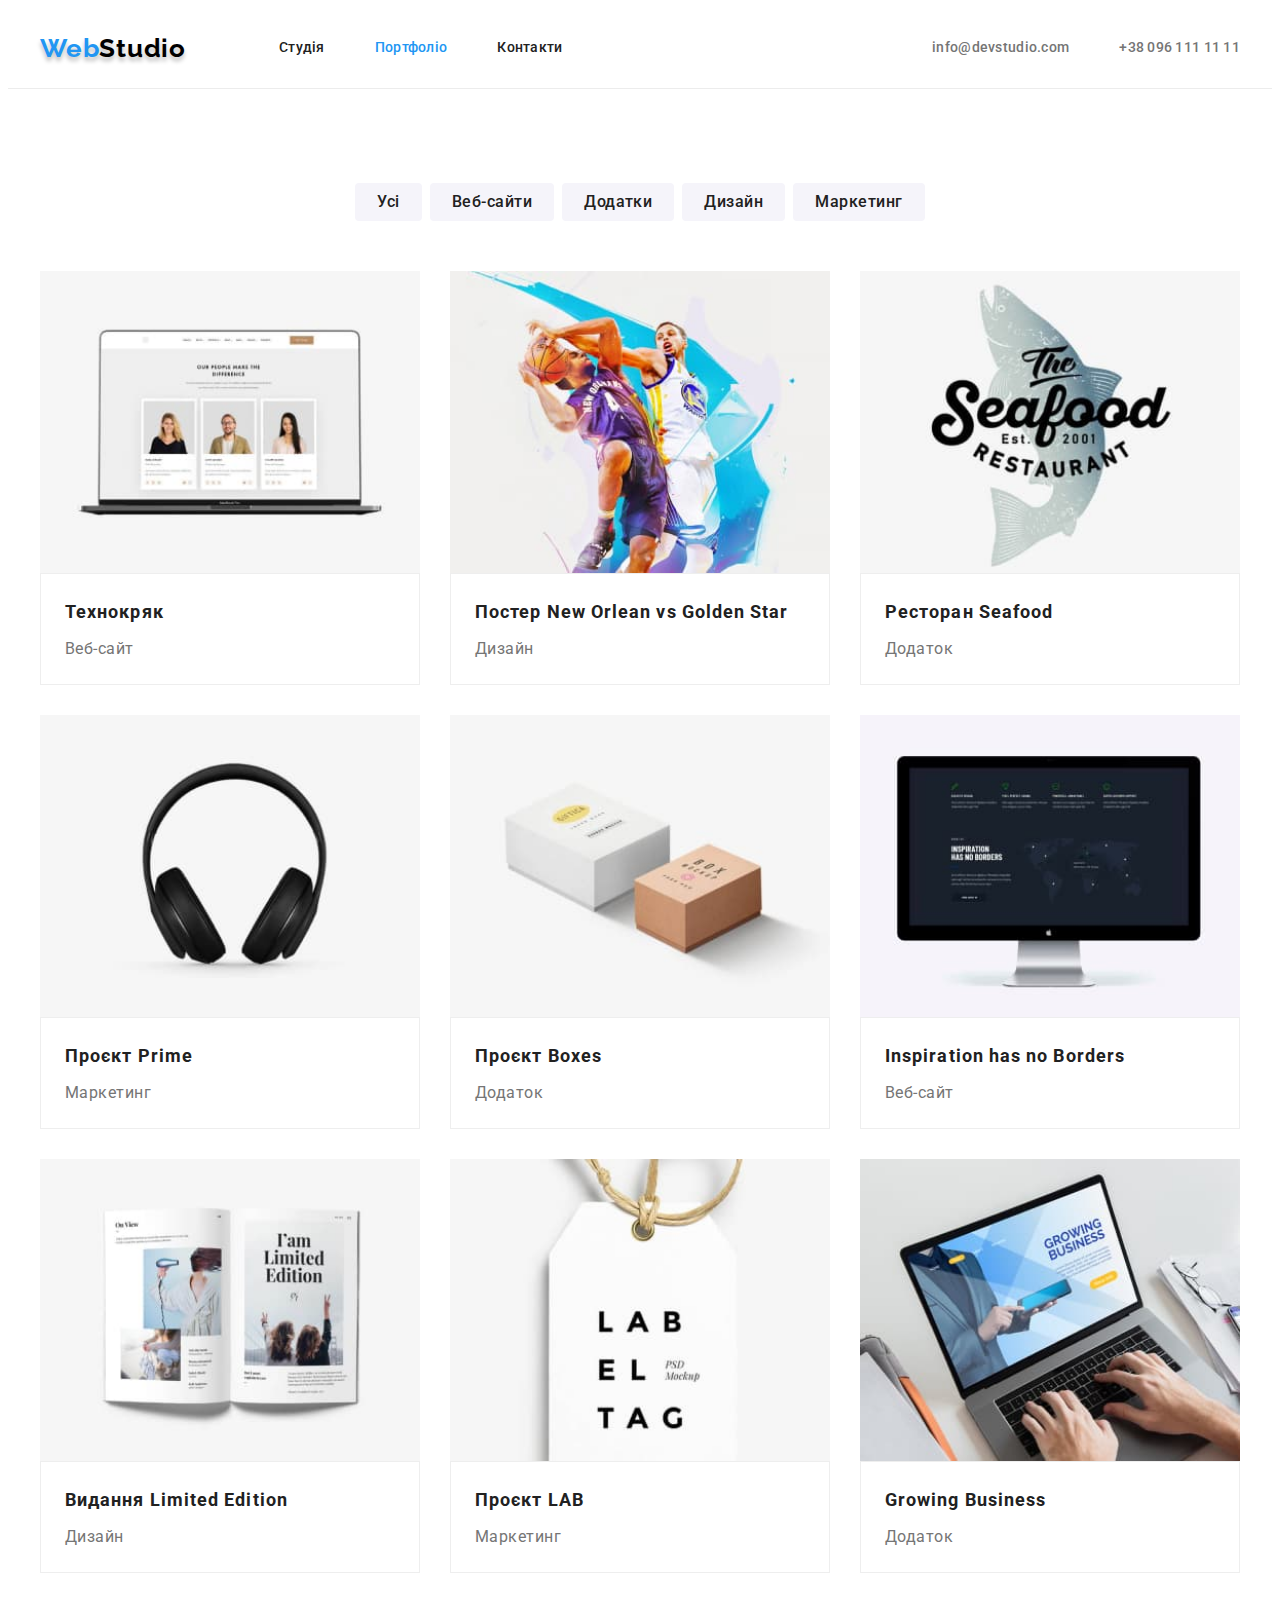
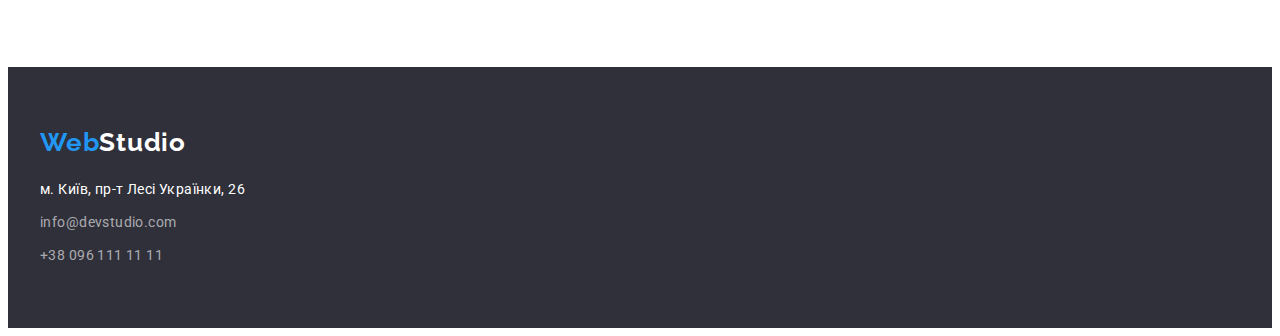
==== portfolio.html @ 557acf5f "Cloned from hw-03" ====
<!DOCTYPE html>
<html lang="uk">
  <head>
    <meta charset="UTF-8" />
    <meta http-equiv="X-UA-Compatible" content="IE=edge" />
    <meta name="viewport" content="width=device-width, initial-scale=1.0" />
    <title>Portfolio</title>
    <link rel="preconnect" href="https://fonts.googleapis.com" />
    <link rel="preconnect" href="https://fonts.gstatic.com" crossorigin />
    <link
      href="https://fonts.googleapis.com/css2?family=Raleway:wght@700&family=Roboto:wght@400;500;700&display=swap"
      rel="stylesheet"
    />
    <link
      rel="stylesheet"
      href="https://cdnjs.cloudflare.com/ajax/libs/modern-normalize/1.1.0/modern-normalize.min.css"
      integrity="sha512-wpPYUAdjBVSE4KJnH1VR1HeZfpl1ub8YT/NKx4PuQ5NmX2tKuGu6U/JRp5y+Y8XG2tV+wKQpNHVUX03MfMFn9Q=="
      crossorigin="anonymous"
      referrerpolicy="no-referrer"
    />
    <link rel="stylesheet" href="./css/styles.css" />
  </head>

  <body>
    <header class="header">
      <div class="container header-container">
        <a class="logo logo-shadow" href="./index.html" lang="en"
          ><span class="header-logo-web">Web</span>Studio</a
        >
        <nav class="nav-site">
          <ul class="nav-site-list">
            <li class="nav-site-item">
              <a class="nav-site-link" href="./index.html">Студія</a>
            </li>
            <li class="nav-site-item">
              <a class="nav-site-link current" href="./portfolio.html"
                >Портфоліо</a
              >
            </li>
            <li class="nav-site-item">
              <a class="nav-site-link" href="#">Контакти</a>
            </li>
          </ul>
        </nav>
        <ul class="header-contacts-list">
          <li class="header-contacts-item">
            <a
              class="header-contacts-link"
              href="mailto:info@devstudio.com"
              lang="en"
              >info@devstudio.com</a
            >
          </li>
          <li class="header-contacts-item">
            <a class="header-contacts-link" href="tel:+380961111111"
              >+38 096 111 11 11</a
            >
          </li>
        </ul>
      </div>
    </header>

    <main>
      <section class="section">
        <div class="container">
          <h1 class="visually-hiden">Портфоліо</h1>
          <ul class="portfolio-filters-list">
            <li class="portfolio-filters-item">
              <button class="portfolio-btn btn" type="button">Усі</button>
            </li>
            <li class="portfolio-filters-item">
              <button class="portfolio-btn btn" type="button">Веб-сайти</button>
            </li>
            <li class="portfolio-filters-item">
              <button class="portfolio-btn btn" type="button">Додатки</button>
            </li>
            <li class="portfolio-filters-item">
              <button class="portfolio-btn btn" type="button">Дизайн</button>
            </li>
            <li class="portfolio-filters-item">
              <button class="portfolio-btn btn" type="button">Маркетинг</button>
            </li>
          </ul>
          <ul class="portfolio-projects-list">
            <li class="portfolio-projects-item">
              <a class="portfolio-projects-link" href="">
                <img
                  src="./images/project1.jpg"
                  alt="Відкритий ноутбук"
                  width="370"
                />
                <div class="portfolio-description">
                  <h2 class="portfolio-title">Технокряк</h2>
                  <p class="portfolio-text">Веб-сайт</p>
                </div>
              </a>
            </li>
            <li class="portfolio-projects-item">
              <a class="portfolio-projects-link" href="">
                <img
                  src="./images/project2.jpg"
                  alt="Два баскетболісти"
                  width="370"
                />
                <div class="portfolio-description">
                  <h2 class="portfolio-title">
                    Постер New Orlean vs Golden Star
                  </h2>
                  <p class="portfolio-text">Дизайн</p>
                </div>
              </a>
            </li>
            <li class="portfolio-projects-item">
              <a class="portfolio-projects-link" href="">
                <img
                  src="./images/project3.jpg"
                  alt="Лого рибного ресторану"
                  width="370"
                />
                <div class="portfolio-description">
                  <h2 class="portfolio-title">Ресторан Seafood</h2>
                  <p class="portfolio-text">Додаток</p>
                </div>
              </a>
            </li>
            <li class="portfolio-projects-item">
              <a class="portfolio-projects-link" href="">
                <img src="./images/project4.jpg" alt="Навушники" width="370" />
                <div class="portfolio-description">
                  <h2 class="portfolio-title">Проєкт Prime</h2>
                  <p class="portfolio-text">Маркетинг</p>
                </div>
              </a>
            </li>
            <li class="portfolio-projects-item">
              <a class="portfolio-projects-link" href="">
                <img
                  src="./images/project5.jpg"
                  alt="Дві коробки"
                  width="370"
                />
                <div class="portfolio-description">
                  <h2 class="portfolio-title">Проєкт Boxes</h2>
                  <p class="portfolio-text">Додаток</p>
                </div>
              </a>
            </li>
            <li class="portfolio-projects-item">
              <a class="portfolio-projects-link" href="">
                <img
                  src="./images/project6.jpg"
                  alt="Монітор MAC"
                  width="370"
                />
                <div class="portfolio-description">
                  <h2 class="portfolio-title">Inspiration has no Borders</h2>
                  <p class="portfolio-text">Веб-сайт</p>
                </div>
              </a>
            </li>
            <li class="portfolio-projects-item">
              <a class="portfolio-projects-link" href="">
                <img
                  src="./images/project7.jpg"
                  alt="Рознорнута книга"
                  width="370"
                />
                <div class="portfolio-description">
                  <h2 class="portfolio-title">Видання Limited Edition</h2>
                  <p class="portfolio-text">Дизайн</p>
                </div>
              </a>
            </li>
            <li class="portfolio-projects-item">
              <a class="portfolio-projects-link" href="">
                <img
                  src="./images/project8.jpg"
                  alt="Бірка LABEL TAG"
                  width="370"
                />
                <div class="portfolio-description">
                  <h2 class="portfolio-title">Проєкт LAB</h2>
                  <p class="portfolio-text">Маркетинг</p>
                </div>
              </a>
            </li>
            <li class="portfolio-projects-item">
              <a class="portfolio-projects-link" href="">
                <img
                  src="./images/project9.jpg"
                  alt="Презентація мобільного застосунку"
                  width="370"
                />
                <div class="portfolio-description">
                  <h2 class="portfolio-title">Growing Business</h2>
                  <p class="portfolio-text">Додаток</p>
                </div>
              </a>
            </li>
          </ul>
        </div>
      </section>
    </main>
    <footer class="footer">
      <div class="container">
        <a class="logo footer-logo" href="./index.html" lang="en"
          ><span class="header-logo-web">Web</span>Studio</a
        >
        <address class="address">
          <span class="address-text">м. Київ, пр-т Лесі Українки, 26</span>
          <ul class="footer-list">
            <li class="footer-item">
              <a class="footer-link" href="mailto:info@devstudio.com" lang="en"
                >info@devstudio.com</a
              >
            </li>
            <li class="footer-item">
              <a class="footer-link" href="tel:+380961111111"
                >+38 096 111 11 11</a
              >
            </li>
          </ul>
        </address>
      </div>
    </footer>
  </body>
</html>
---- css/styles.css ----
:root {
    --main-color: #212121;
    --color-gray: #757575;
    --color-blue: #2196F3;
    --color-blue-dark: #188CE8;
    --color-white: #FFFFFF;
    --color-black: #000000;
    --color-footer-link: rgba(255, 255, 255, 0.6);
    --color-portfolio-btn: #F5F4FA;
    --background-color-dark: #2F303A;
    --background-color-light: #F5F4FA;
    --background-color-white: var(--color-white);
    --font-ral: 'Raleway', sans-serif;
    --first-logo-color: var(--color-black);
    --second-logo-color: var(--color-blue);
    --footer-logo-color: var(--color-white);
    --title-color: var(--main-color);
    --text-color: var(--color-gray);
    --first-link-color: var(--main-color);
    --second-link-color: var(--color-blue);
    --first-btn-color: var(--color-white);
    --second-btn-color: var(--main-color);
    --hover-btn-color: var(--color-blue);
}

h1,
h2,
h3,
h4,
h5,
h6,
p {
    margin: 0;
}
ul {
    list-style: none;
    margin: 0;
    padding: 0;
}
button {
    cursor: pointer;
}
img {
    display: block;
    min-width: 100%;
    height: auto;
}


body {
    font-family: 'Roboto', sans-serif;
    color: var(--main-color);
}

.visually-hiden {
    position: absolute;
    width: 1px;
    height: 1px;
    margin: -1px;
    border: 0;
    padding: 0;
    white-space: nowrap;
    clip-path: inset(100%);
    clip: rect(0 0 0 0);
    overflow: hidden;
}

.container {
    width: 1200px;
    padding: 0 15px;
    margin: 0 auto;
}

.btn {
    font-family: inherit;
    border: none;
}

/*-----HEADER--------------*/

.header a {
    text-decoration: none;
}
.header {
    border-bottom: 1px solid #ECECEC;
}
.header-container {
    display: flex;
    align-items: center;
}
.logo {
    font-family: var(--font-ral);
    font-weight: 700;
    font-size: 26px;
    line-height: 1.19;
    letter-spacing: 0.03em;
    color: var(--first-logo-color);
}
.logo-shadow {
    text-shadow: 0px 4px 4px rgba(0, 0, 0, 0.25);
}
.header-logo-web {
    color: var(--second-logo-color);
}
.nav-site {
    margin-left: 93px;
}
.nav-site-list {
    display: flex;
    gap: 50px;
}
.nav-site-item {
}

.nav-site-link {
    display: block;
    font-weight: 500;
    font-size: 14px;
    line-height: 1.14;
    letter-spacing: 0.02em;
    color: var(--first-link-color);
    padding-top: 32px;
    padding-bottom: 32px;
}

.nav-site-link:hover,
.nav-site-link:focus,
.nav-site-link:active {
    color: var(--second-link-color);
}

.current {
    color: var(--second-link-color);
}

.header-contacts-list {
    display: flex;
    margin-left: auto;
    gap: 50px;
}
.header-contacts-item {
}
.header-contacts-link {
    display: block;
    font-weight: 500;
    font-size: 14px;
    line-height: 1.14;
    letter-spacing: 0.02em;
    color: var(--color-gray);
    padding-top: 32px;
    padding-bottom: 32px;
}

.header-contacts-link:hover,
.header-contacts-link:focus,
.header-contacts-link:active {
    color: var(--color-blue)
}

/*-----MAIN--------------*/

/*-----Hero------------*/

.hero {
    padding-top: 200px;
    padding-bottom: 200px;
    text-align: center;
    background-color: var(--background-color-dark);
}
.hero-title {
    font-weight: 900;
    font-size: 44px;
    line-height: 1.36;
    letter-spacing: 0.06em;
    text-transform: uppercase;
    color: var(--color-white);
    margin-bottom: 30px;
}
.hero-btn {
    min-width: 216px;
    font-weight: 700;
    font-size: 16px;
    line-height: 1.88;
    letter-spacing: 0.06em;
    background-color: var(--color-blue);
    color: var(--first-btn-color);
    box-shadow: 0px 4px 4px rgba(0, 0, 0, 0.15);
    border-radius: 4px;
    padding: 10px 32px;
}

.hero-btn:hover,
.hero-btn:focus,
.hero-btn:active {
    background-color: var(--color-blue-dark);
}

/*-----Features------------*/

.section {
    padding-top: 94px;
    padding-bottom: 94px;
}
.features {
}

.features-list {
    display: flex;
    gap: 30px;
}
.features-item {
    flex-basis: calc((100% - 90px)/4);
}
.features-title {
    font-size: 14px;
    line-height: 1.14;
    letter-spacing: 0.03em;
    text-transform: uppercase;
    color: var(--title-color);
    margin-bottom: 10px;
}
.features-text {
    font-size: 14px;
    line-height: 1.71;
    letter-spacing: 0.03em;
    color: var(--text-color);
}

/*-----Works------------*/

.works {
    padding-top: 0;
}  

.works-title {
    font-size: 36px;
    line-height: 1.17;
    text-align: center;
    letter-spacing: 0.03em;
    color: var(--title-color);
}
.title {
    margin-bottom: 50px;
}
.works-list {
    display: flex;
    gap: 30px;
}
.works-item {
    flex-basis: calc((100% - 60px)/3);
}

/*-----Team------------*/

.team {
    background-color: var(--background-color-light);
    text-align: center;
}
.team-title {
    font-size: 36px;
    line-height: 1.17;
    letter-spacing: 0.03em;
    color: var(--title-color);
}
.team-list {
    display: flex;
    gap: 30px;
}
.team-card {
    width: calc((100% - 90px)/4);
    background-color: var(--background-color-white);
    box-shadow: 0px 1px 3px rgba(0, 0, 0, 0.12), 0px 1px 1px rgba(0, 0, 0, 0.14), 0px 2px 1px rgba(0, 0, 0, 0.2);
    border-radius: 0px 0px 4px 4px;
}
.card-padding {
    padding-top: 30px;
    padding-bottom: 30px;
}
.card-title {
    font-weight: 500;
    font-size: 16px;
    line-height: 1.19;
    text-align: center;
    letter-spacing: 0.03em;
    color: var(--title-color);
    margin-bottom: 10px;
}
.card-text {
    font-size: 16px;
    line-height: 1.19;
    text-align: center;
    letter-spacing: 0.03em;
    color: var(--text-color);
}

/*-----FOOTER--------------*/

.footer {
    background-color: var(--background-color-dark);
    padding-top: 60px;
    padding-bottom: 60px;
}
.footer a {
    text-decoration: none;
}
.footer-logo {
    color: var(--footer-logo-color)
}
.address {
    font-style: normal;
    font-weight: 400;
    font-size: 14px;
    line-height: 1.71;
    letter-spacing: 0.03em;
    color: var(--color-white);
    margin-top: 20px;
}
.address-text {
    display: block;
    margin-bottom: 9px;
}
.footer-list {
}
.footer-item:not(:first-child) {
    margin-top: 9px;
}
.footer-link {
    color: var(--color-footer-link);
}
.footer-link:hover,
.footer-link:focus,
.footer-link:active {
    color: var(--color-blue);
}

/*-----Portfolio--------------*/

.portfolio-filters-list {
    display: flex;
    justify-content: center;
    gap: 8px;
    margin-bottom: 50px;
}
.portfolio-filters-item {
}
.portfolio-btn {
    background-color: var(--color-portfolio-btn);
    border-radius: 4px;
    font-weight: 500;
    font-size: 16px;
    line-height: 1.63;
    text-align: center;
    letter-spacing: 0.03em;
    color: var(--second-btn-color);
    padding: 6px 22px;
}
.portfolio-btn:hover,
.portfolio-btn:focus,
.portfolio-btn:active {
    background-color: var(--hover-btn-color);
    color: var(--first-btn-color)
}
.portfolio-projects-list {
    display: flex;
    flex-wrap: wrap;
    gap: 30px;
}
.portfolio-projects-item {
    flex-basis: calc((100% - 60px)/3);
    background-color: var(--background-color-white);
}
.portfolio-projects-link {
    text-decoration: none;
}
.portfolio-description {
    padding: 20px 24px;
    border: 1px solid #EEEEEE;
}
.portfolio-title {
    font-size: 18px;
    line-height: 2;
    letter-spacing: 0.06em;
    color: var(--title-color);
    margin-bottom: 4px;
}
.portfolio-text {
    font-size: 16px;
    line-height: 1.88;
    letter-spacing: 0.03em;
    color: var(--text-color);
}
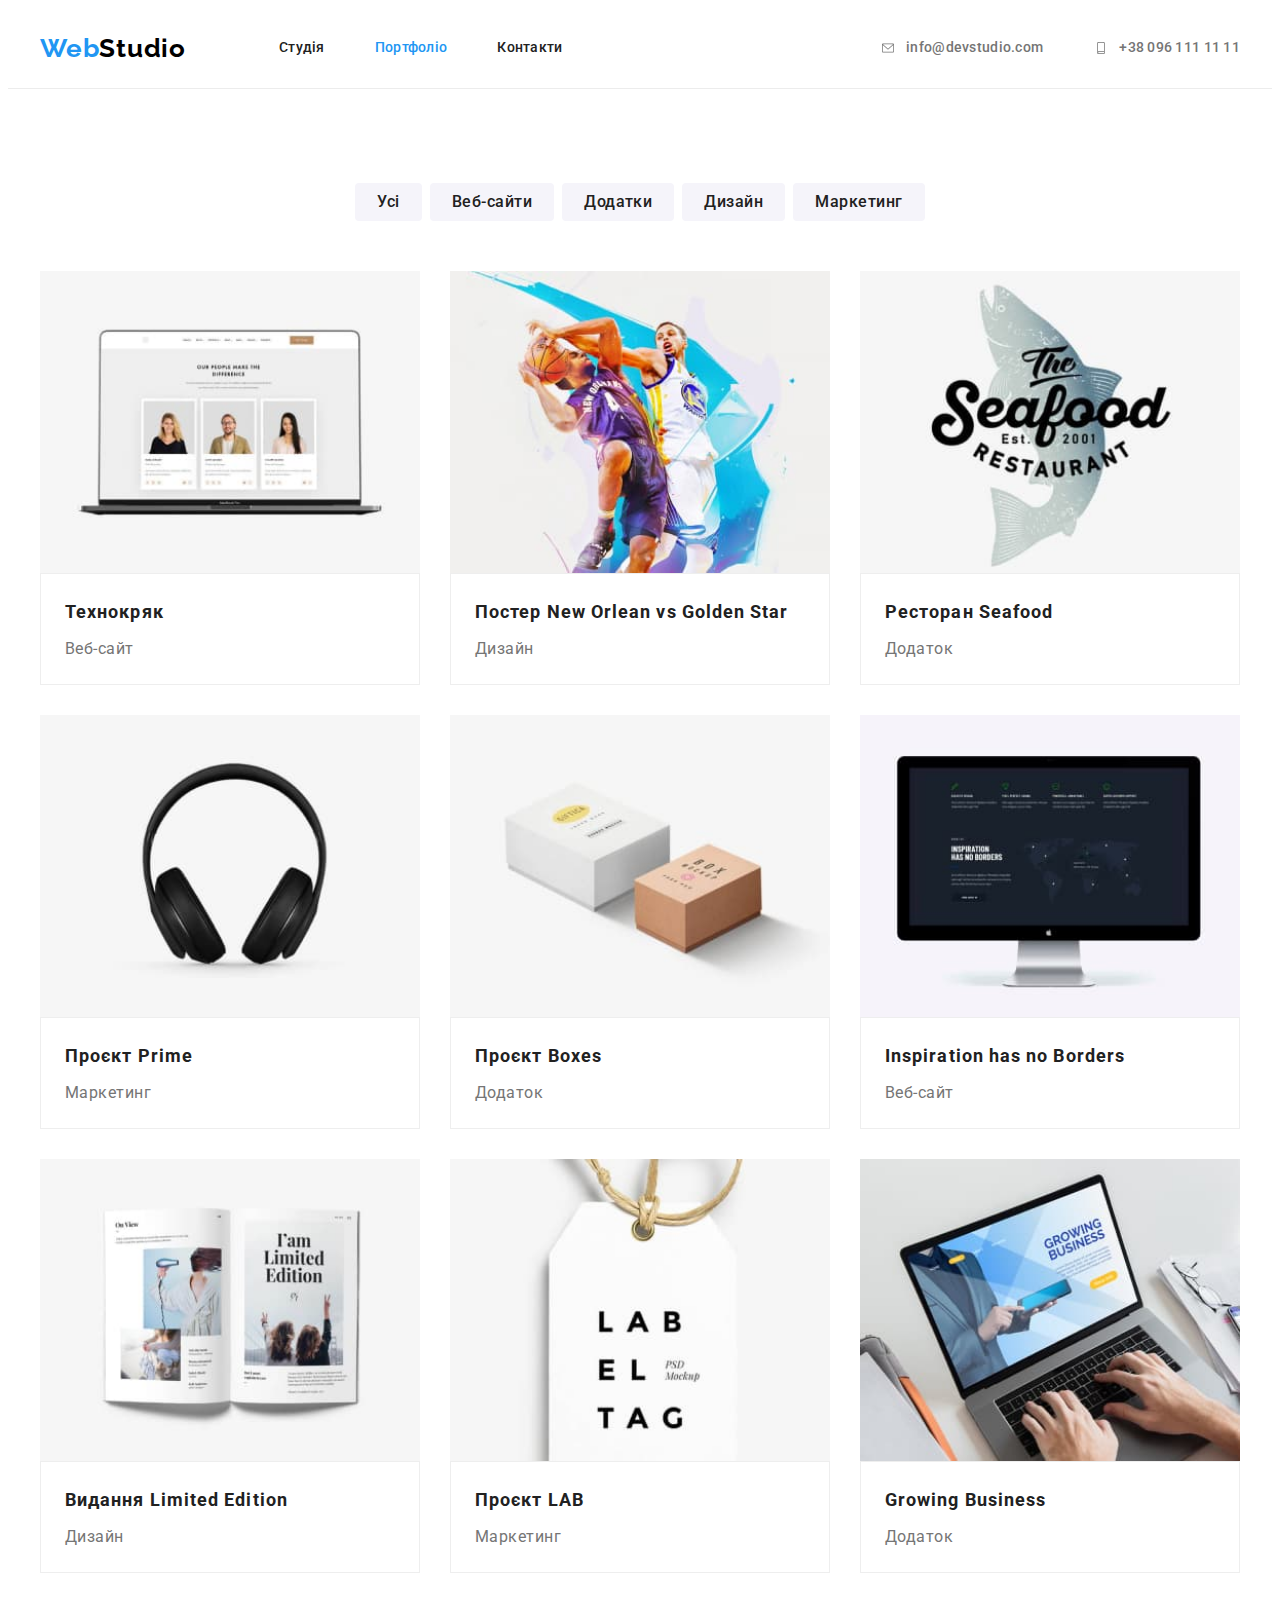
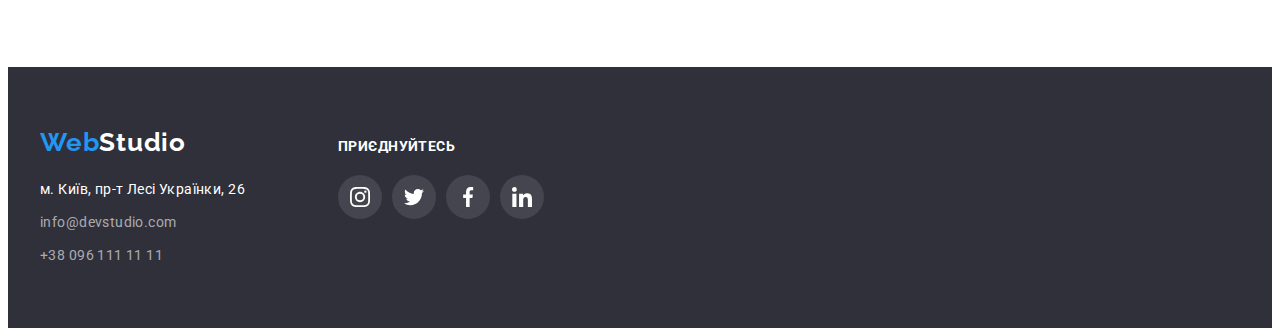
==== commit 5f073825: "Finished homework4" ====
--- a/portfolio.html
+++ b/portfolio.html
@@ -24,7 +24,7 @@
   <body>
     <header class="header">
       <div class="container header-container">
-        <a class="logo logo-shadow" href="./index.html" lang="en"
+        <a class="logo" href="./index.html" lang="en"
           ><span class="header-logo-web">Web</span>Studio</a
         >
         <nav class="nav-site">
@@ -48,13 +48,19 @@
               class="header-contacts-link"
               href="mailto:info@devstudio.com"
               lang="en"
-              >info@devstudio.com</a
+              ><svg class="contacts-link-icon" width="16" height="12">
+                <use href="./images/icons.svg#envelope"></use>
+              </svg>
+              info@devstudio.com</a
             >
           </li>
           <li class="header-contacts-item">
-            <a class="header-contacts-link" href="tel:+380961111111"
-              >+38 096 111 11 11</a
-            >
+            <a class="header-contacts-link" href="tel:+380961111111">
+              <svg class="contacts-link-icon" width="16" height="12">
+                <use href="./images/icons.svg#smartphone"></use>
+              </svg>
+              +38 096 111 11 11
+            </a>
           </li>
         </ul>
       </div>
@@ -201,26 +207,85 @@
         </div>
       </section>
     </main>
+
     <footer class="footer">
-      <div class="container">
-        <a class="logo footer-logo" href="./index.html" lang="en"
-          ><span class="header-logo-web">Web</span>Studio</a
-        >
-        <address class="address">
-          <span class="address-text">м. Київ, пр-т Лесі Українки, 26</span>
-          <ul class="footer-list">
-            <li class="footer-item">
-              <a class="footer-link" href="mailto:info@devstudio.com" lang="en"
-                >info@devstudio.com</a
-              >
-            </li>
-            <li class="footer-item">
-              <a class="footer-link" href="tel:+380961111111"
-                >+38 096 111 11 11</a
-              >
-            </li>
-          </ul>
-        </address>
+      <div class="container container-footer">
+        <div class="footer-address">
+          <a class="logo footer-logo" href="./index.html" lang="en"
+            ><span class="header-logo-web">Web</span>Studio</a
+          >
+          <address class="address">
+            м. Київ, пр-т Лесі Українки, 26
+            <ul class="footer-list">
+              <li class="footer-item">
+                <a
+                  class="footer-link"
+                  href="mailto:info@devstudio.com"
+                  lang="en"
+                  >info@devstudio.com</a
+                >
+              </li>
+              <li class="footer-item">
+                <a class="footer-link" href="tel:+380961111111"
+                  >+38 096 111 11 11</a
+                >
+              </li>
+            </ul>
+          </address>
+        </div>
+        <div class="footer-join-in">
+          <h2 class="footer-title">приєднуйтесь</h2>
+          <ul class="social-list">
+            <li class="social-item">
+              <a
+                class="social-link footer-social-link"
+                href="https://www.instagram.com/"
+                target="_blank"
+                rel="noopener noreferrer"
+              >
+                <svg class="footer-social-icon" width="20" height="20">
+                  <use href="./images/icons.svg#instagram"></use>
+                </svg>
+              </a>
+            </li>
+            <li class="social-item">
+              <a
+                class="social-link footer-social-link"
+                href="https://twitter.com/"
+                target="_blank"
+                rel="noopener noreferrer"
+              >
+                <svg class="footer-social-icon" width="20" height="20">
+                  <use href="./images/icons.svg#twitter"></use>
+                </svg>
+              </a>
+            </li>
+            <li class="social-item">
+              <a
+                class="social-link footer-social-link"
+                href="https://www.facebook.com/"
+                target="_blank"
+                rel="noopener noreferrer"
+              >
+                <svg class="footer-social-icon" width="20" height="20">
+                  <use href="./images/icons.svg#facebook"></use>
+                </svg>
+              </a>
+            </li>
+            <li class="social-item">
+              <a
+                class="social-link footer-social-link"
+                href="https://www.linkedin.com/"
+                target="_blank"
+                rel="noopener noreferrer"
+              >
+                <svg class="footer-social-icon" width="20" height="20">
+                  <use href="./images/icons.svg#linkedin"></use>
+                </svg>
+              </a>
+            </li>
+          </ul>
+        </div>
       </div>
     </footer>
   </body>
--- a/css/styles.css
+++ b/css/styles.css
@@ -8,6 +8,8 @@
     --color-footer-link: rgba(255, 255, 255, 0.6);
     --color-portfolio-btn: #F5F4FA;
     --background-color-dark: #2F303A;
+    --background-color-hero: rgba(47, 48, 58, 0.4);
+    --background-color-hero-second: #C4C4C4;
     --background-color-light: #F5F4FA;
     --background-color-white: var(--color-white);
     --font-ral: 'Raleway', sans-serif;
@@ -21,6 +23,11 @@
     --first-btn-color: var(--color-white);
     --second-btn-color: var(--main-color);
     --hover-btn-color: var(--color-blue);
+    --social-background-color: var(--color-white);
+    --hover-social-background-color: var(--color-blue);
+    --icon-color: #AFB1B8;
+    --hover-icon-color: var(--color-white);
+    --footer-social-background-color: rgba(255, 255, 255, 0.1);
 }
 
 h1,
@@ -96,9 +103,7 @@
     letter-spacing: 0.03em;
     color: var(--first-logo-color);
 }
-.logo-shadow {
-    text-shadow: 0px 4px 4px rgba(0, 0, 0, 0.25);
-}
+
 .header-logo-web {
     color: var(--second-logo-color);
 }
@@ -141,7 +146,8 @@
 .header-contacts-item {
 }
 .header-contacts-link {
-    display: block;
+    display: flex;
+    align-items: center;
     font-weight: 500;
     font-size: 14px;
     line-height: 1.14;
@@ -150,6 +156,10 @@
     padding-top: 32px;
     padding-bottom: 32px;
 }
+.contacts-link-icon {
+    margin-right: 10px;
+    fill: currentColor;
+}
 
 .header-contacts-link:hover,
 .header-contacts-link:focus,
@@ -159,13 +169,34 @@
 
 /*-----MAIN--------------*/
 
+.section-title {
+    font-size: 36px;
+    line-height: 1.17;
+    text-align: center;
+    letter-spacing: 0.03em;
+    color: var(--title-color);
+    margin-bottom: 50px;
+}
+.section {
+    padding-top: 94px;
+    padding-bottom: 94px;
+}
+
 /*-----Hero------------*/
 
 .hero {
+    max-width: 1600px;
+    background-image: linear-gradient(var(--background-color-hero), var(--background-color-hero)),
+    url(../images/hero-background.jpg);
+    background-color: var(--background-color-hero-second);
+    background-repeat: no-repeat;
+    background-size: cover;
+    margin: 0 auto;
+}
+.container-hero {
     padding-top: 200px;
     padding-bottom: 200px;
     text-align: center;
-    background-color: var(--background-color-dark);
 }
 .hero-title {
     font-weight: 900;
@@ -197,10 +228,6 @@
 
 /*-----Features------------*/
 
-.section {
-    padding-top: 94px;
-    padding-bottom: 94px;
-}
 .features {
 }
 
@@ -210,6 +237,12 @@
 }
 .features-item {
     flex-basis: calc((100% - 90px)/4);
+}
+.features-icon {
+    background-color: var(--background-color-light);
+    border-radius: 4px;
+    padding: 25px 100px;
+    margin-bottom: 30px;
 }
 .features-title {
     font-size: 14px;
@@ -232,16 +265,6 @@
     padding-top: 0;
 }  
 
-.works-title {
-    font-size: 36px;
-    line-height: 1.17;
-    text-align: center;
-    letter-spacing: 0.03em;
-    color: var(--title-color);
-}
-.title {
-    margin-bottom: 50px;
-}
 .works-list {
     display: flex;
     gap: 30px;
@@ -256,11 +279,9 @@
     background-color: var(--background-color-light);
     text-align: center;
 }
-.team-title {
-    font-size: 36px;
-    line-height: 1.17;
-    letter-spacing: 0.03em;
-    color: var(--title-color);
+
+.team a {
+    text-decoration: none;
 }
 .team-list {
     display: flex;
@@ -272,7 +293,7 @@
     box-shadow: 0px 1px 3px rgba(0, 0, 0, 0.12), 0px 1px 1px rgba(0, 0, 0, 0.14), 0px 2px 1px rgba(0, 0, 0, 0.2);
     border-radius: 0px 0px 4px 4px;
 }
-.card-padding {
+.team-card-bottom {
     padding-top: 30px;
     padding-bottom: 30px;
 }
@@ -291,6 +312,80 @@
     text-align: center;
     letter-spacing: 0.03em;
     color: var(--text-color);
+    margin-bottom: 16px;
+}
+.social-list {
+    display: flex;
+    gap: 10px;
+    justify-content: center;
+}
+.social-item {
+    width: 44px;
+    height: 44px;
+}
+.social-link {
+    width: 100%;
+    height: 100%;
+    background-color: var(--social-background-color);
+    border-radius: 50%;
+    display: flex;
+    align-items: center;
+    justify-content: center;
+}
+.social-icon {
+    fill: var(--icon-color);
+}
+
+.social-link:hover,
+.social-link:focus,
+.social-link:active {
+    background-color: var(--hover-social-background-color);
+}
+.social-link:hover .social-icon,
+.social-link:focus .social-icon,
+.social-link:active .social-icon {
+    fill: var(--hover-icon-color)
+}
+
+/* -------Clients-------- */
+
+.clients {
+}
+.clients-list {
+    display: flex;
+    gap: 30px;
+    justify-content: center;
+}
+.clients-item {
+    --n: 6; /* --The number of elements */
+    width: calc((100% - (var(--n) - 1)*30px)/var(--n));
+    height: 92px;
+}
+.clients-link {
+    width: 100%;
+    height: 100%;
+    display: flex;
+    justify-content: center;
+    align-items: center;
+    border: 1px solid;
+    border-color: var(--icon-color);
+    border-radius: 4px;
+}
+.clients-icon {
+    width: 100%;
+    height: 100%;
+    fill: var(--icon-color);
+}
+
+.clients-link:hover,
+.clients-link:focus,
+.clients-link:active {
+    border-color: var(--second-link-color);
+}
+.clients-link:hover .clients-icon,
+.clients-link:focus .clients-icon,
+.clients-link:active .clients-icon {
+    fill: var(--second-link-color);
 }
 
 /*-----FOOTER--------------*/
@@ -300,9 +395,17 @@
     padding-top: 60px;
     padding-bottom: 60px;
 }
+    
 .footer a {
     text-decoration: none;
 }
+
+.container-footer {
+    display: flex;
+    gap: 93px;
+    align-items: baseline;
+}
+
 .footer-logo {
     color: var(--footer-logo-color)
 }
@@ -315,11 +418,8 @@
     color: var(--color-white);
     margin-top: 20px;
 }
-.address-text {
-    display: block;
-    margin-bottom: 9px;
-}
 .footer-list {
+    margin-top: 9px;
 }
 .footer-item:not(:first-child) {
     margin-top: 9px;
@@ -331,6 +431,25 @@
 .footer-link:focus,
 .footer-link:active {
     color: var(--color-blue);
+}
+
+.footer-title {
+    font-size: 14px;
+    line-height: 1.14;
+    letter-spacing: 0.03em;
+    text-transform: uppercase;
+    color: var(--footer-logo-color);
+    margin-bottom: 20px;
+}
+
+.social-item {}
+
+.footer-social-link {
+    background-color: var(--footer-social-background-color);
+}
+
+.footer-social-icon {
+    fill: var(--hover-icon-color)
 }
 
 /*-----Portfolio--------------*/
@@ -358,7 +477,8 @@
 .portfolio-btn:focus,
 .portfolio-btn:active {
     background-color: var(--hover-btn-color);
-    color: var(--first-btn-color)
+    color: var(--first-btn-color);
+    box-shadow: 0px 3px 1px rgba(0, 0, 0, 0.1), 0px 1px 2px rgba(0, 0, 0, 0.08), 0px 2px 2px rgba(0, 0, 0, 0.12);
 }
 .portfolio-projects-list {
     display: flex;
@@ -371,6 +491,12 @@
 }
 .portfolio-projects-link {
     text-decoration: none;
+    display: block;
+}
+.portfolio-projects-link:hover,
+.portfolio-projects-link:focus,
+.portfolio-projects-link:active {
+    box-shadow: 0px 1px 1px rgba(0, 0, 0, 0.12), 0px 4px 4px rgba(0, 0, 0, 0.06), 1px 4px 6px rgba(0, 0, 0, 0.16);
 }
 .portfolio-description {
     padding: 20px 24px;
